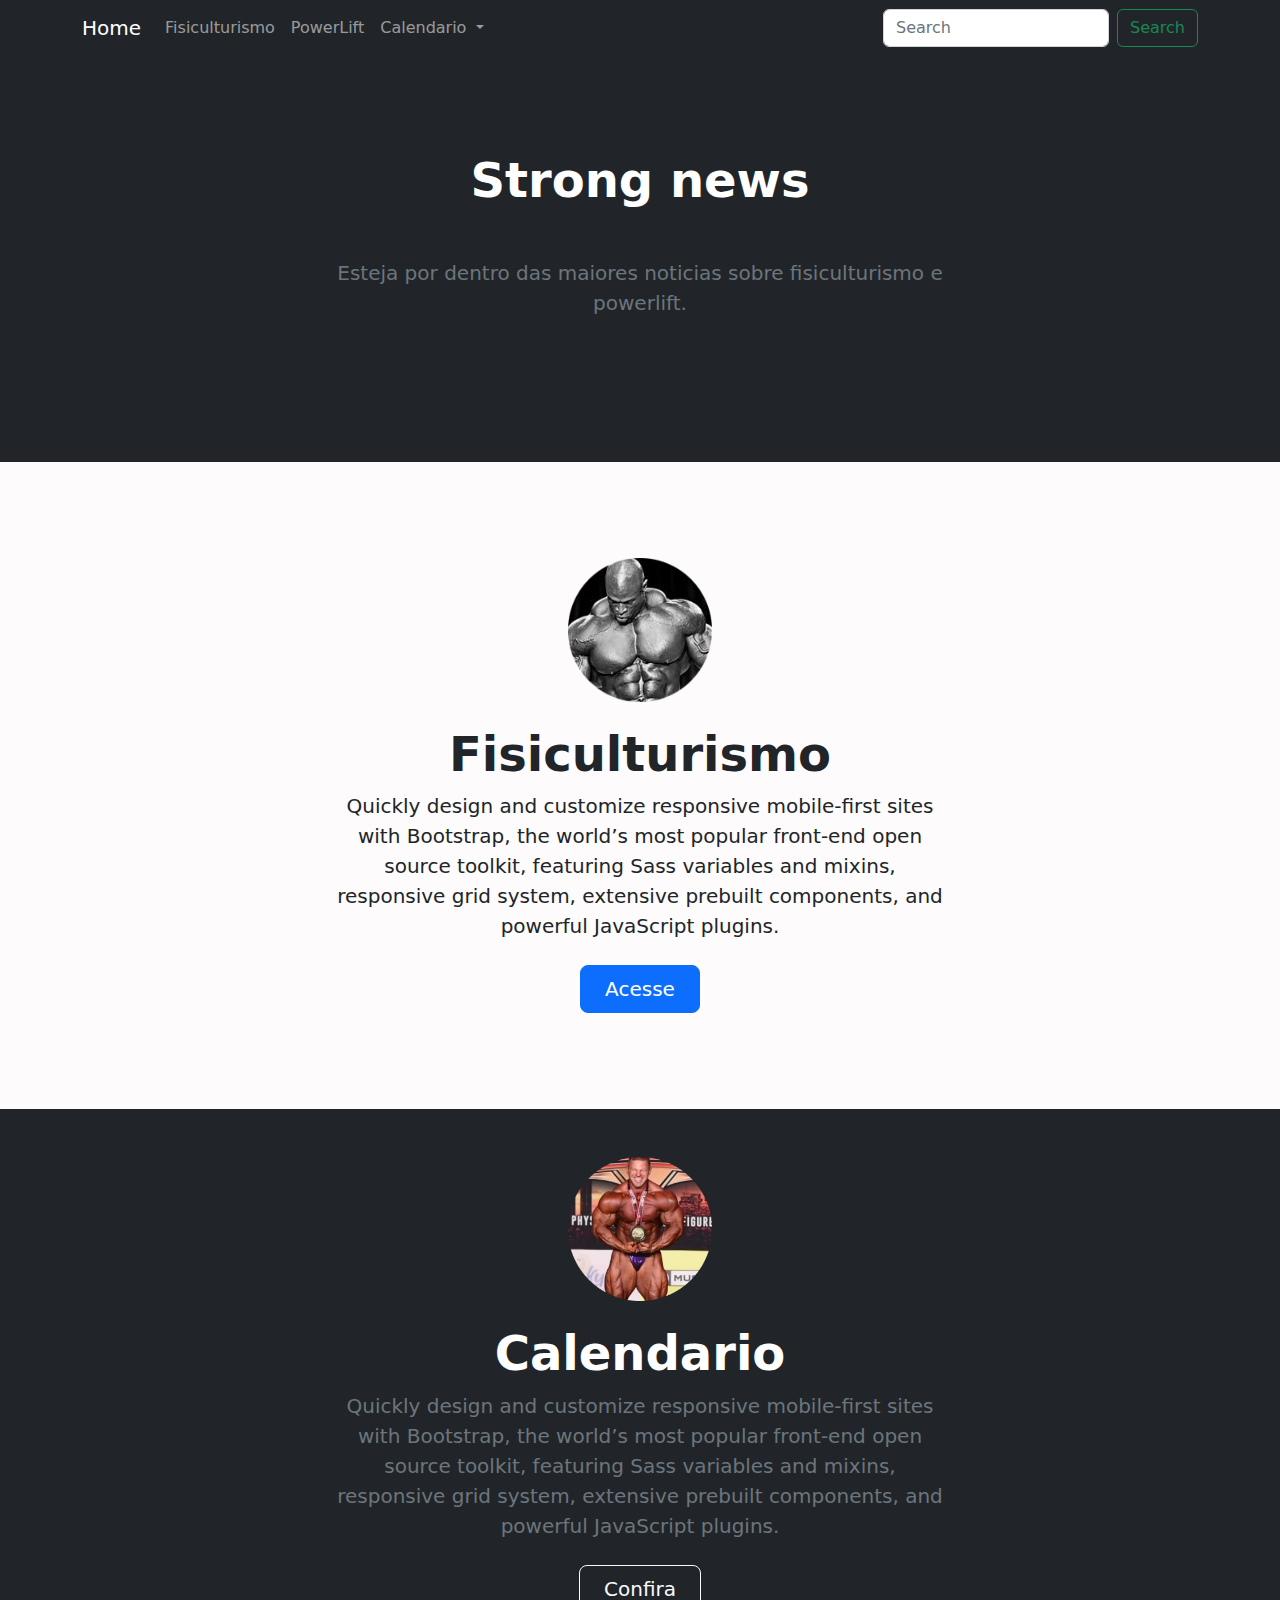
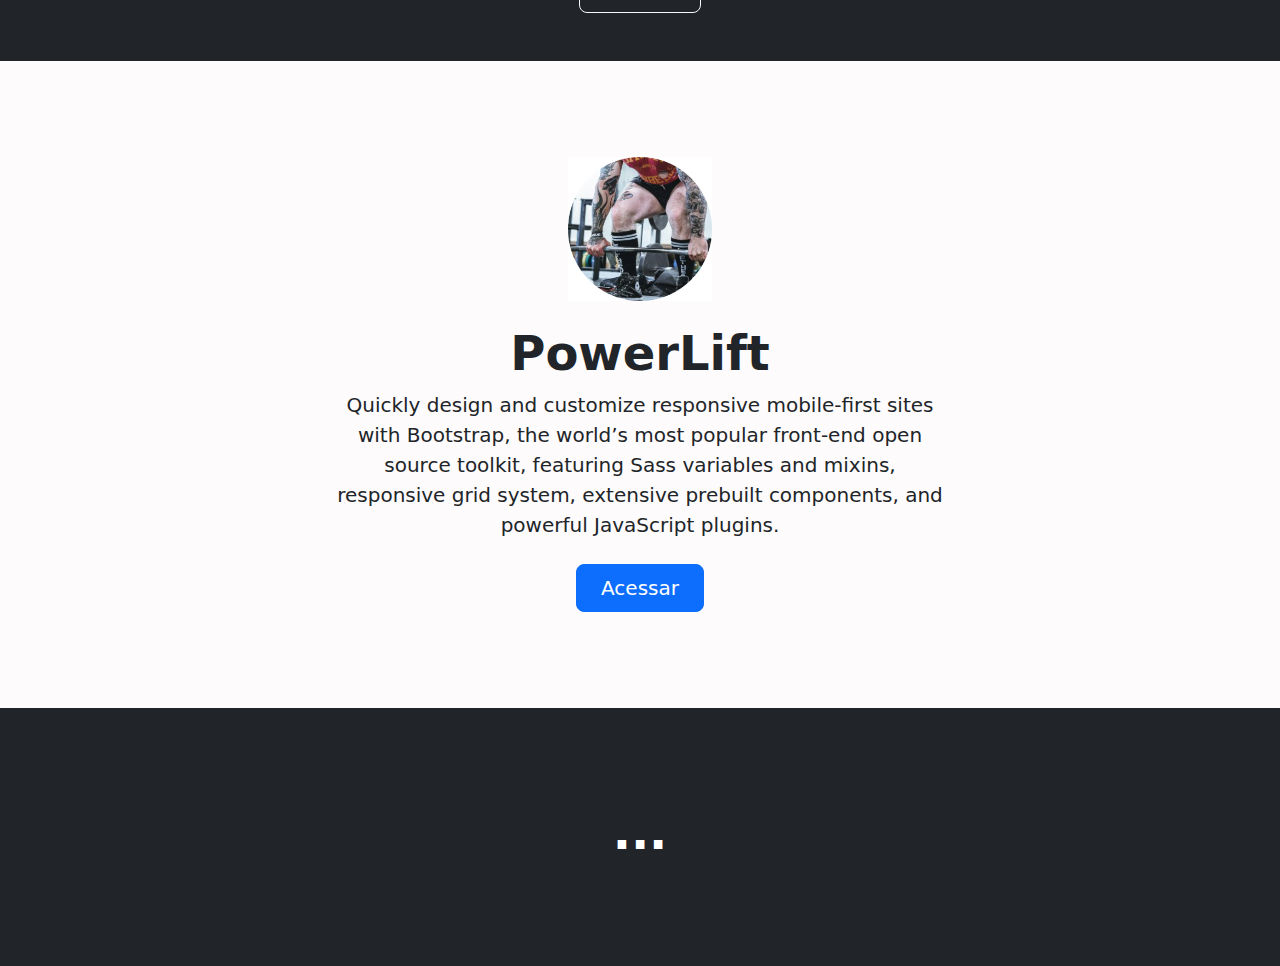
==== index.html @ c12d8890 "primeiro commit" ====
<!DOCTYPE html>
<html lang="pt-BR">
<head>
    <meta charset="UTF-8">
    <meta http-equiv="X-UA-Compatible" content="IE=edge">
    <meta name="viewport" content="width=scr, initial-scale=1.0">
    <link href="css/bootstrap.min.css" rel="stylesheet" integrity="sha384-0evHe/X+R7YkIZDRvuzKMRqM+OrBnVFBL6DOitfPri4tjfHxaWutUpFmBp4vmVor" crossorigin="anonymous">
    <link rel="stylesheet" href="css/style.css">
    <title>StrongNews</title>
</head>



<body>
  <div>
    <nav class="navbar navbar-expand-lg navbar-dark bg-dark">
        <div class="container">
          <a class="navbar-brand mb-0 h1" href="index.html">Home</a>
          <button class="navbar-toggler" type="button" data-bs-toggle="collapse" data-bs-target="#navbarSupportedContent" aria-controls="navbarSupportedContent" aria-expanded="false" aria-label="Toggle navigation">
            <span class="navbar-toggler-icon"></span>
          </button>
          <div class="collapse navbar-collapse" id="navbarSupportedContent">
            <ul class="navbar-nav me-auto mb-2 mb-lg-0">
              <li class="nav-item">
                <a class="nav-link" aria-current="page" href="Fisiculturismo.html">Fisiculturismo</a>
              </li>
              <li class="nav-item">
                <a class="nav-link" href="powerlift.html">PowerLift</a>
              </li>
              <li class="nav-item dropdown">
                <a class="nav-link dropdown-toggle" href="#" id="navbarDropdown" role="button" data-bs-toggle="dropdown" aria-expanded="false">
                  Calendario
                </a>
                <ul class="dropdown-menu" aria-labelledby="navbarDropdown">
                  <li><a class="dropdown-item" href="calendario/pro.html">IFBB pro</a></li>
                  <li><a class="dropdown-item" href="calendario/probr.html">IFBB BR pro</a></li>
                  <li><a class="dropdown-item" href="calendario/am.html">IFBB Amador</a></li>
                  <li><a class="dropdown-item" href="calendario/ambr.html">IFBB BR Amador</a></li>
                </ul>
              </li>
            </ul>
            <form class="d-flex" role="search">
              <input class="form-control me-2" type="search" placeholder="Search" aria-label="Search">
              <button class="btn btn-outline-success" type="submit">Search</button>
            </form>
          </div>
        </div>
      </nav>
      
      <div class="bg-dark text-secondary px-4 py-5 text-center">
        <div class="py-5">
          <h1 class="display-5 fw-bold text-white">Strong news</h1>
          <div class="col-lg-6 mx-auto">
            <p class="fs-5 mb-4 mt-5">Esteja por dentro das maiores noticias sobre fisiculturismo e powerlift.</p>
            <div class="d-grid gap-2 d-sm-flex justify-content-sm-center">
              <p class="fs-5 mb-4"></p>
              <p class="fs-5 mb-4"></p>
              <p class="fs-5 mb-4"></p>
            </div>
          </div>
        </div>
      </div>

      <div class="px-4 py-5 my-5 text-center">
        <img class="d-block mx-auto mb-4" src="imagens/ronn.png" alt="" width="144" height="144">
        <h1 class="display-5 fw-bold">Fisiculturismo</h1>
        <div class="col-lg-6 mx-auto">
          <p class="lead mb-4">Quickly design and customize responsive mobile-first sites with Bootstrap, the world’s most popular front-end open source toolkit, featuring Sass variables and mixins, responsive grid system, extensive prebuilt components, and powerful JavaScript plugins.</p>
          <div class="d-grid gap-2 d-sm-flex justify-content-sm-center">
            <a href="Fisiculturismo.html"><button type="button" class="btn btn-primary btn-lg px-4 gap-3">Acesse</button>
            </a>
          </div>
        </div>
      </div>

      <div class="bg-dark text-secondary px-4 py-5 text-center">
        <img class="d-block mx-auto mb-4" src="imagens/fisic.png" alt="" width="144" height="144">
          <h1 class="display-5 fw-bold text-white">Calendario</h1>
          <div class="col-lg-6 mx-auto">
            <p class="fs-5 mb-4">Quickly design and customize responsive mobile-first sites with Bootstrap, the world’s most popular front-end open source toolkit, featuring Sass variables and mixins, responsive grid system, extensive prebuilt components, and powerful JavaScript plugins.</p>
            <div class="d-grid gap-2 d-sm-flex justify-content-sm-center">
              <a href="calendario/pro.html"><button type="button" class="btn btn-outline-light btn-lg px-4">Confira</button></a>
            </div>
          </div>
        </div>
      </div>

      <div class="px-4 py-5 my-5 text-center">
        <img class="d-block mx-auto mb-4" src="imagens/peso.png" alt="" width="144" height="144">
        <h1 class="display-5 fw-bold">PowerLift</h1>
        <div class="col-lg-6 mx-auto">
          <p class="lead mb-4">Quickly design and customize responsive mobile-first sites with Bootstrap, the world’s most popular front-end open source toolkit, featuring Sass variables and mixins, responsive grid system, extensive prebuilt components, and powerful JavaScript plugins.</p>
          <div class="d-grid gap-2 d-sm-flex justify-content-sm-center">
            <a href="powerlift.html"><button type="button" class="btn btn-primary btn-lg px-4 gap-3">Acessar</button></a>
          </div>
        </div>
      </div>

      <div class="bg-dark text-secondary px-4 py-5 text-center">
        <div class="py-5">
          <h1 class="display-5 fw-bold text-white">...</h1>
          <div class="col-lg-6 mx-auto">
          </div>
        </div>
      </div>

    <script src="js/bootstrap.bundle.min.js" integrity="sha384-pprn3073KE6tl6bjs2QrFaJGz5/SUsLqktiwsUTF55Jfv3qYSDhgCecCxMW52nD2" crossorigin="anonymous"></script>
    <script src="js/script.js"></script>
  </body>
</html>
---- css/style.css ----
body{
    background-color: rgb(253, 251, 251);
}
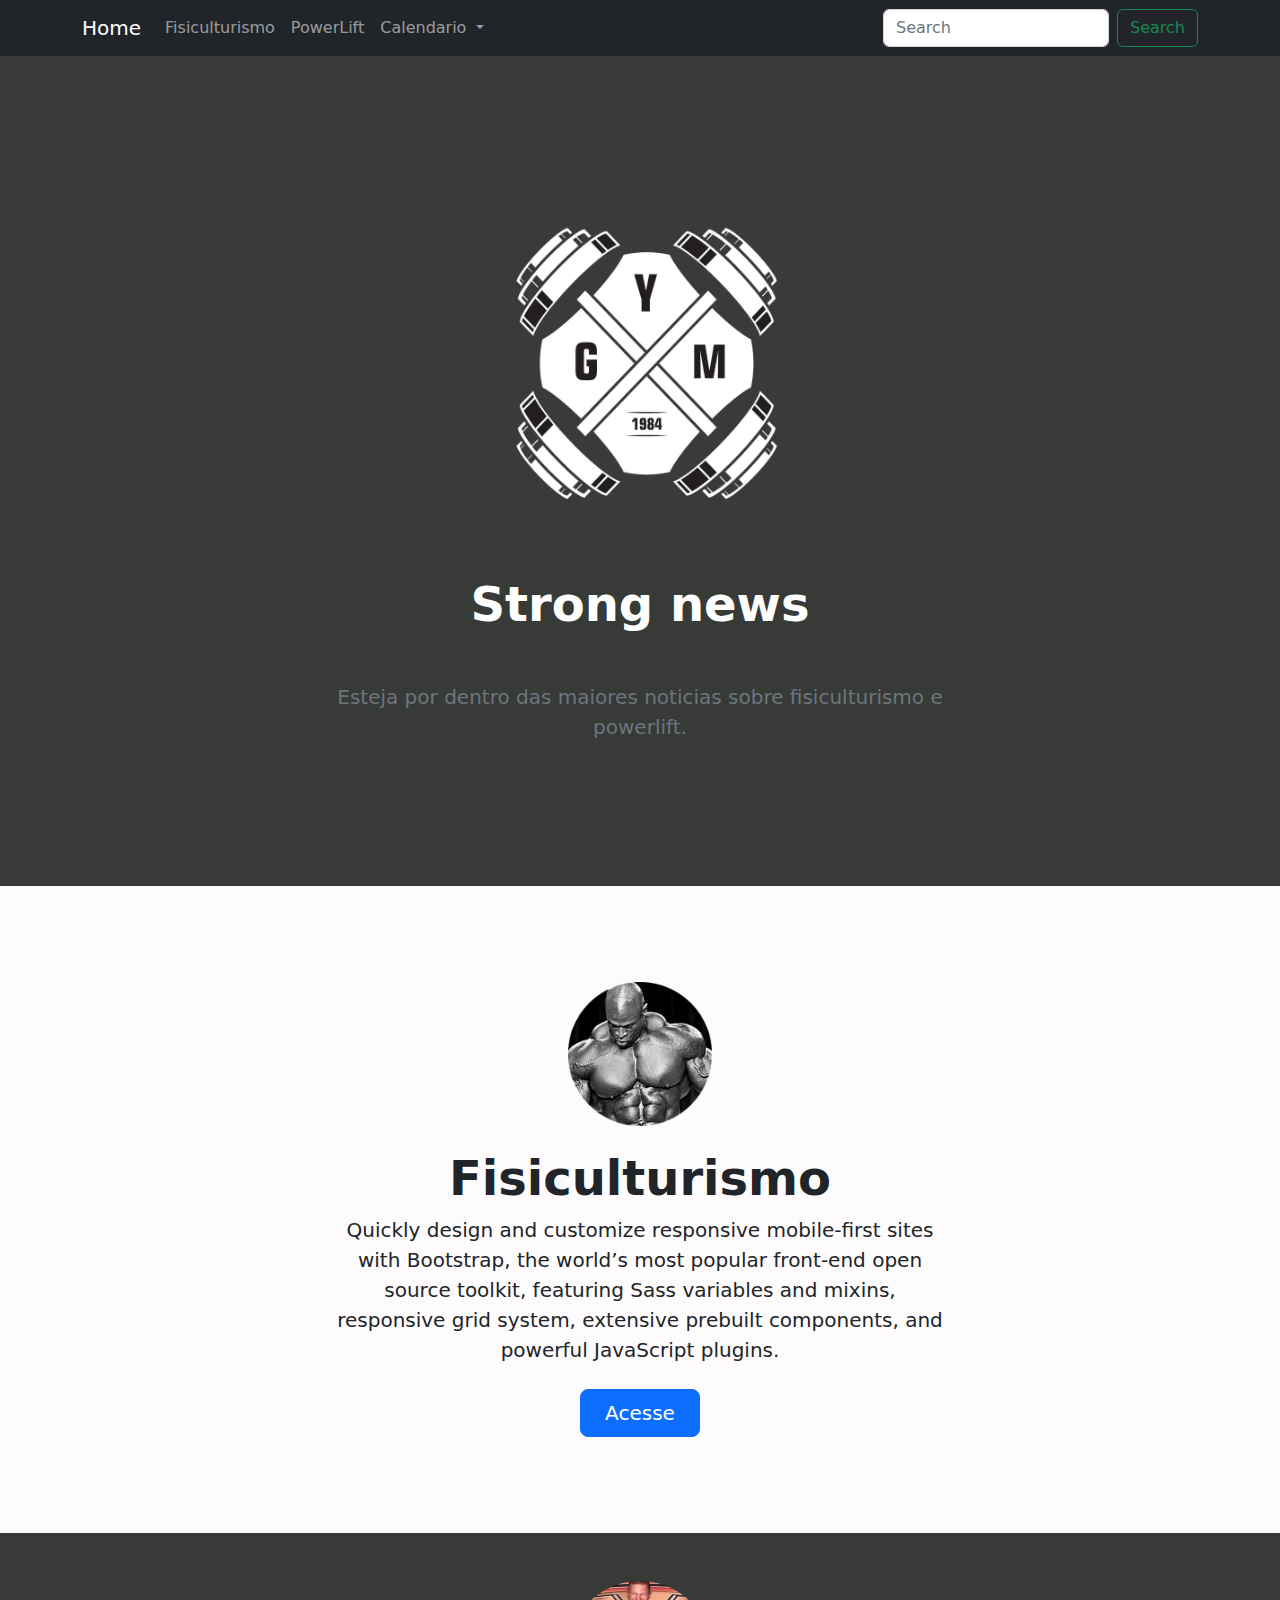
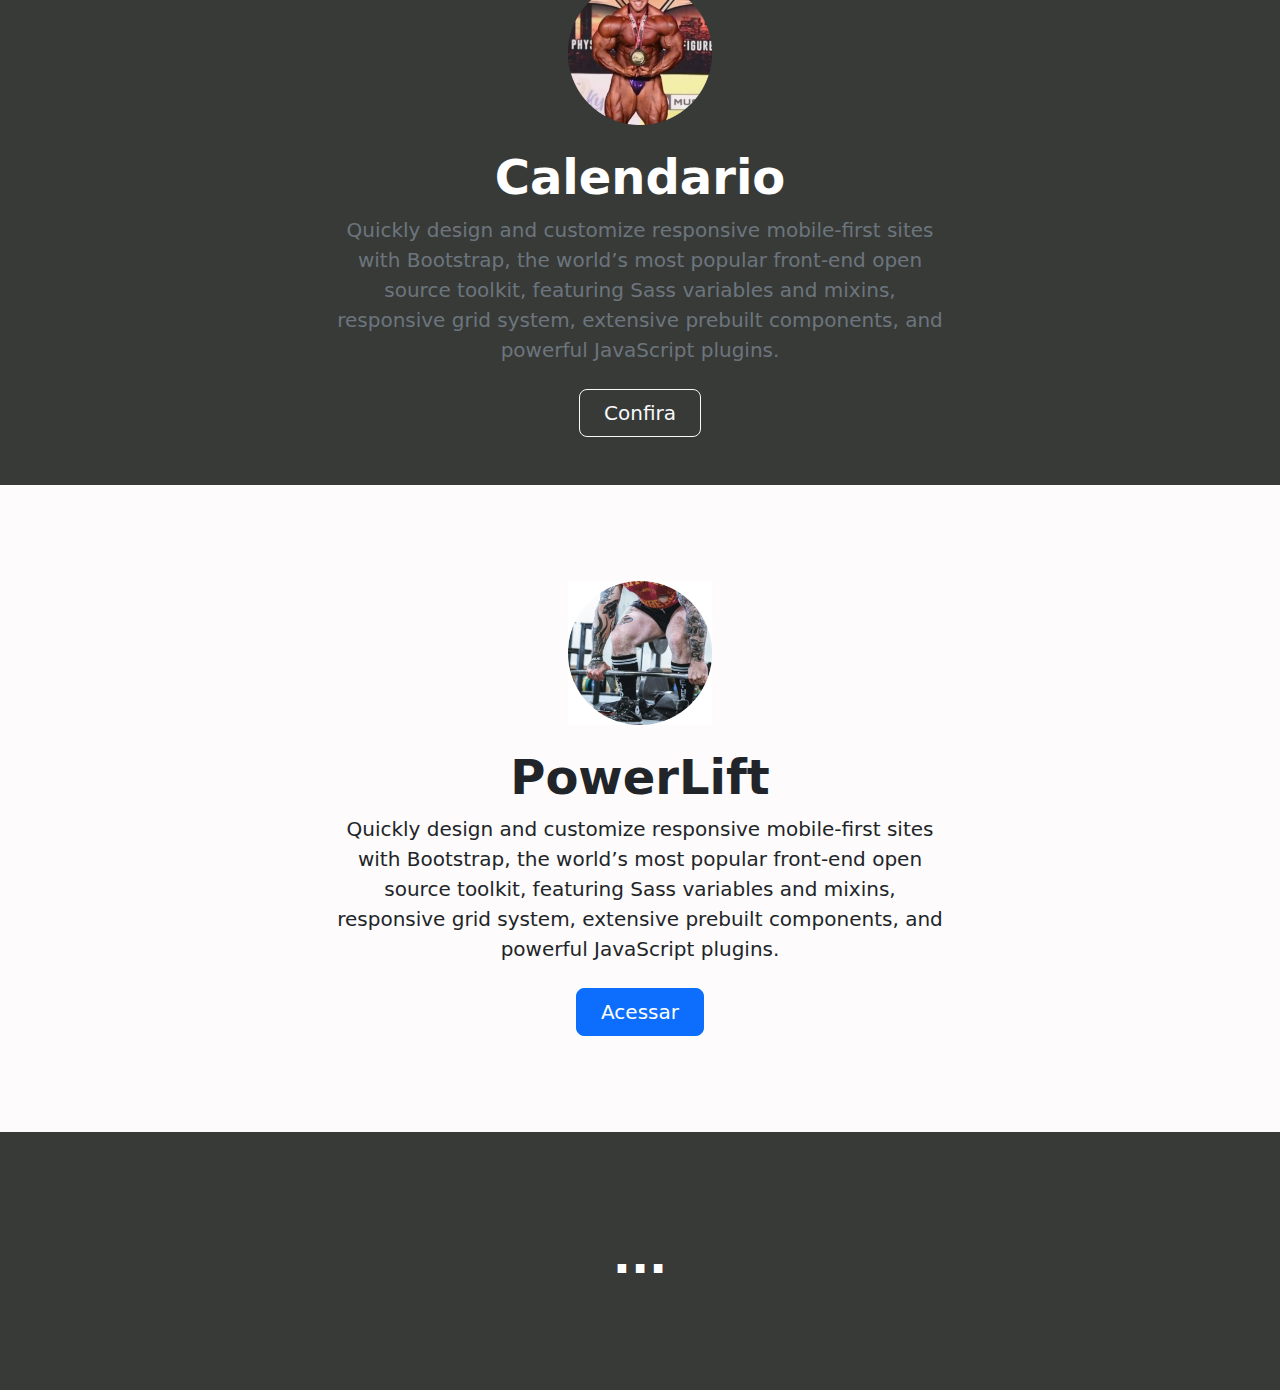
==== commit 6b28a120: "alteração-home" ====
--- a/index.html
+++ b/index.html
@@ -8,8 +8,6 @@
     <link rel="stylesheet" href="css/style.css">
     <title>StrongNews</title>
 </head>
-
-
 
 <body>
   <div>
@@ -47,8 +45,9 @@
         </div>
       </nav>
       
-      <div class="bg-dark text-secondary px-4 py-5 text-center">
+      <div style="background-color: #383a38;" class="text-secondary px-4 py-5 text-center">
         <div class="py-5">
+          <img class="d-block mx-auto mb-4" src="imagens/allter.png" alt="" width="420" height="400">
           <h1 class="display-5 fw-bold text-white">Strong news</h1>
           <div class="col-lg-6 mx-auto">
             <p class="fs-5 mb-4 mt-5">Esteja por dentro das maiores noticias sobre fisiculturismo e powerlift.</p>
@@ -73,7 +72,7 @@
         </div>
       </div>
 
-      <div class="bg-dark text-secondary px-4 py-5 text-center">
+      <div style="background-color: #383a38;" class="text-secondary px-4 py-5 text-center">
         <img class="d-block mx-auto mb-4" src="imagens/fisic.png" alt="" width="144" height="144">
           <h1 class="display-5 fw-bold text-white">Calendario</h1>
           <div class="col-lg-6 mx-auto">
@@ -96,7 +95,7 @@
         </div>
       </div>
 
-      <div class="bg-dark text-secondary px-4 py-5 text-center">
+      <div style="background-color: #383a38;" class="text-secondary px-4 py-5 text-center">
         <div class="py-5">
           <h1 class="display-5 fw-bold text-white">...</h1>
           <div class="col-lg-6 mx-auto">
